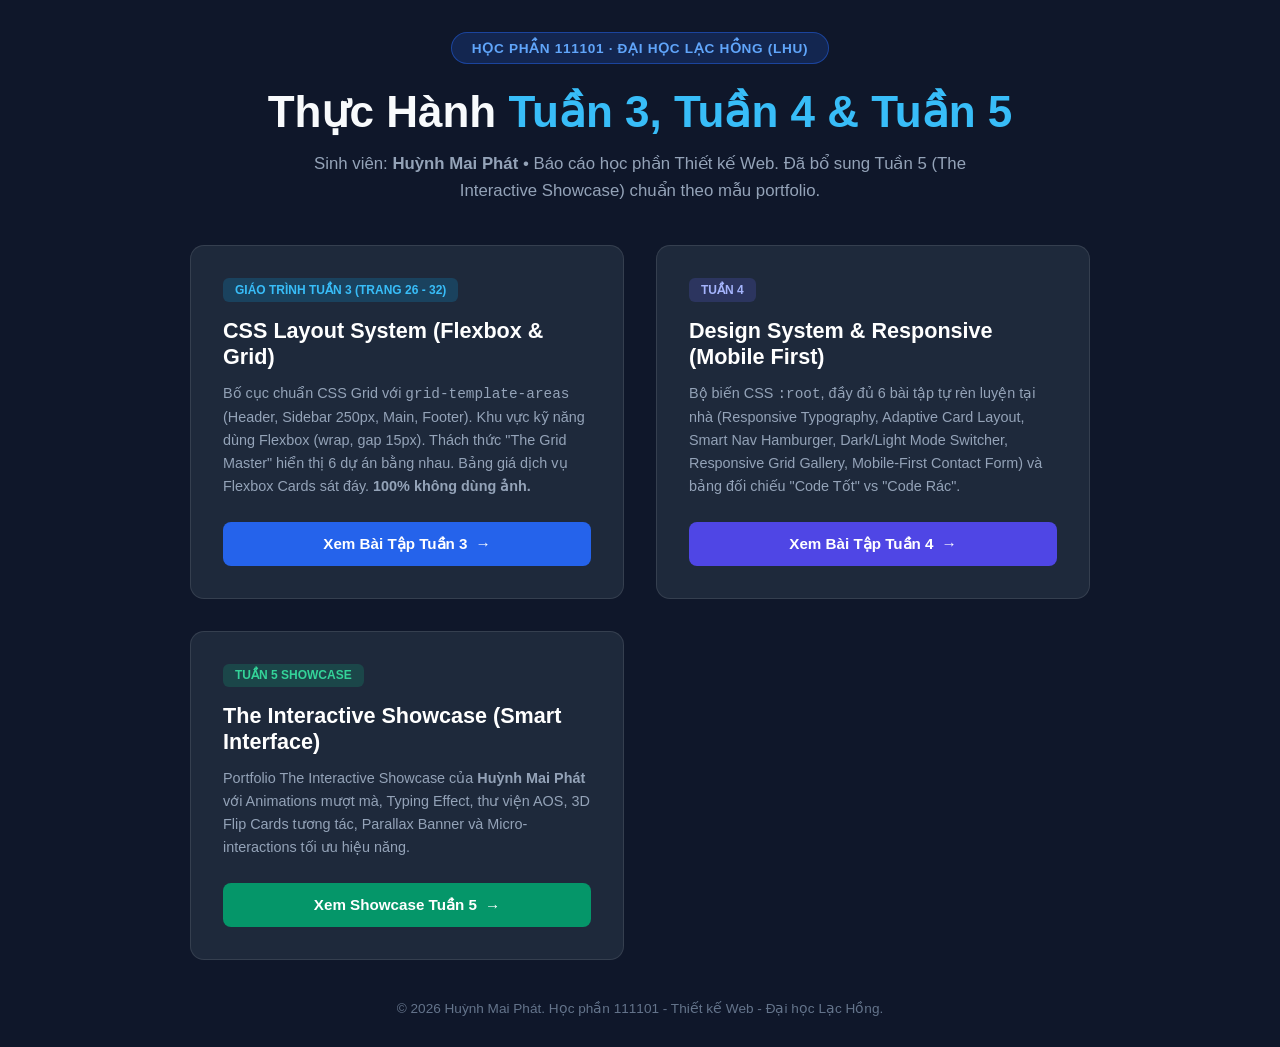
==== index.html @ 8dad3e64 "them bai tap tuan 3 4 5 va trang dan" ====
<!DOCTYPE html>
<html lang="vi">
<head>
  <meta charset="UTF-8">
  <meta name="viewport" content="width=device-width, initial-scale=1.0">
  <title>Huỳnh Mai Phát | Báo Cáo Thực Hành Tuần 3 & Tuần 4 - ĐH Lạc Hồng</title>
  
  <style>
    *, *::before, *::after {
      box-sizing: border-box;
      margin: 0;
      padding: 0;
    }
    body {
      font-family: 'Segoe UI', Tahoma, Geneva, Verdana, sans-serif;
      background: #0f172a;
      color: #f8fafc;
      min-height: 100vh;
      display: flex;
      flex-direction: column;
      justify-content: center;
      align-items: center;
      padding: 2rem 1.5rem;
    }
    .portal-box {
      max-width: 900px;
      width: 100%;
      text-align: center;
    }
    .badge-user {
      display: inline-block;
      padding: 0.45rem 1.25rem;
      border-radius: 9999px;
      background: rgba(37, 99, 235, 0.2);
      border: 1px solid rgba(37, 99, 235, 0.5);
      color: #60a5fa;
      font-weight: 700;
      font-size: 0.85rem;
      margin-bottom: 1.25rem;
      letter-spacing: 0.05em;
    }
    h1 {
      font-size: clamp(2rem, 3.5vw, 2.75rem);
      font-weight: 800;
      margin-bottom: 0.75rem;
      line-height: 1.25;
    }
    h1 span {
      color: #38bdf8;
    }
    p.subtitle {
      font-size: 1.05rem;
      color: #94a3b8;
      max-width: 680px;
      margin: 0 auto 2.5rem auto;
      line-height: 1.6;
    }
    .portal-grid {
      display: grid;
      grid-template-columns: repeat(auto-fit, minmax(320px, 1fr));
      gap: 2rem;
      margin-bottom: 2.5rem;
    }
    .portal-card {
      background: #1e293b;
      border: 1px solid rgba(255, 255, 255, 0.1);
      border-radius: 14px;
      padding: 2rem;
      text-align: left;
      display: flex;
      flex-direction: column;
      transition: transform 0.2s ease, border-color 0.2s ease, box-shadow 0.2s ease;
    }
    .portal-card:hover {
      transform: translateY(-4px);
      border-color: #3b82f6;
      box-shadow: 0 10px 25px rgba(0, 0, 0, 0.4);
    }
    .card-tag {
      font-size: 0.75rem;
      font-weight: 700;
      text-transform: uppercase;
      padding: 0.3rem 0.75rem;
      border-radius: 6px;
      width: fit-content;
      margin-bottom: 1rem;
    }
    .card-tag-t3 {
      background: rgba(14, 165, 233, 0.2);
      color: #38bdf8;
    }
    .card-tag-t4 {
      background: rgba(99, 102, 241, 0.2);
      color: #a5b4fc;
    }
    .card-title {
      font-size: 1.35rem;
      font-weight: 700;
      color: #ffffff;
      margin-bottom: 0.75rem;
    }
    .card-desc {
      font-size: 0.9rem;
      color: #94a3b8;
      line-height: 1.6;
      margin-bottom: 1.5rem;
      flex-grow: 1;
    }
    .btn-launch {
      display: inline-flex;
      align-items: center;
      justify-content: center;
      gap: 0.5rem;
      background: #2563eb;
      color: #ffffff;
      font-weight: 700;
      font-size: 0.95rem;
      padding: 0.8rem 1.4rem;
      border-radius: 8px;
      text-decoration: none;
      transition: background 0.2s ease;
    }
    .btn-launch:hover {
      background: #1d4ed8;
    }
    footer {
      font-size: 0.85rem;
      color: #64748b;
    }
  </style>
</head>
<body>

  <div class="portal-box">
    <div class="badge-user">HỌC PHẦN 111101 · ĐẠI HỌC LẠC HỒNG (LHU)</div>
    <h1>Thực Hành <span>Tuần 3, Tuần 4 & Tuần 5</span></h1>
    <p class="subtitle">
      Sinh viên: <strong>Huỳnh Mai Phát</strong> • Báo cáo học phần Thiết kế Web. Đã bổ sung Tuần 5 (The Interactive Showcase) chuẩn theo mẫu portfolio.
    </p>

    <div class="portal-grid">
      <!-- Cột Tuần 3 -->
      <div class="portal-card">
        <span class="card-tag card-tag-t3">Giáo Trình Tuần 3 (Trang 26 - 32)</span>
        <h2 class="card-title">CSS Layout System (Flexbox & Grid)</h2>
        <p class="card-desc">
          Bố cục chuẩn CSS Grid với <code>grid-template-areas</code> (Header, Sidebar 250px, Main, Footer). Khu vực kỹ năng dùng Flexbox (wrap, gap 15px). Thách thức "The Grid Master" hiển thị 6 dự án bằng nhau. Bảng giá dịch vụ Flexbox Cards sát đáy. <strong>100% không dùng ảnh.</strong>
        </p>
        <a href="tuan-3/index.html" class="btn-launch">
          <span>Xem Bài Tập Tuần 3</span> &rarr;
        </a>
      </div>

      <!-- Cột Tuần 4 -->
      <div class="portal-card">
        <span class="card-tag card-tag-t4">Tuần 4</span>
        <h2 class="card-title">Design System & Responsive (Mobile First)</h2>
        <p class="card-desc">
          Bộ biến CSS <code>:root</code>, đầy đủ 6 bài tập tự rèn luyện tại nhà (Responsive Typography, Adaptive Card Layout, Smart Nav Hamburger, Dark/Light Mode Switcher, Responsive Grid Gallery, Mobile-First Contact Form) và bảng đối chiếu "Code Tốt" vs "Code Rác".
        </p>
        <a href="tuan-4/index.html" class="btn-launch" style="background: #4f46e5;">
          <span>Xem Bài Tập Tuần 4</span> &rarr;
        </a>
      </div>

      <!-- Cột Tuần 5 -->
      <div class="portal-card">
        <span class="card-tag" style="background: rgba(16, 185, 129, 0.2); color: #34d399;">Tuần 5 Showcase</span>
        <h2 class="card-title">The Interactive Showcase (Smart Interface)</h2>
        <p class="card-desc">
          Portfolio The Interactive Showcase của <strong>Huỳnh Mai Phát</strong> với Animations mượt mà, Typing Effect, thư viện AOS, 3D Flip Cards tương tác, Parallax Banner và Micro-interactions tối ưu hiệu năng.
        </p>
        <a href="tuan-5/index.html" class="btn-launch" style="background: #059669;">
          <span>Xem Showcase Tuần 5</span> &rarr;
        </a>
      </div>
    </div>

    <footer>
      &copy; 2026 Huỳnh Mai Phát. Học phần 111101 - Thiết kế Web - Đại học Lạc Hồng.
    </footer>
  </div>

</body>
</html>
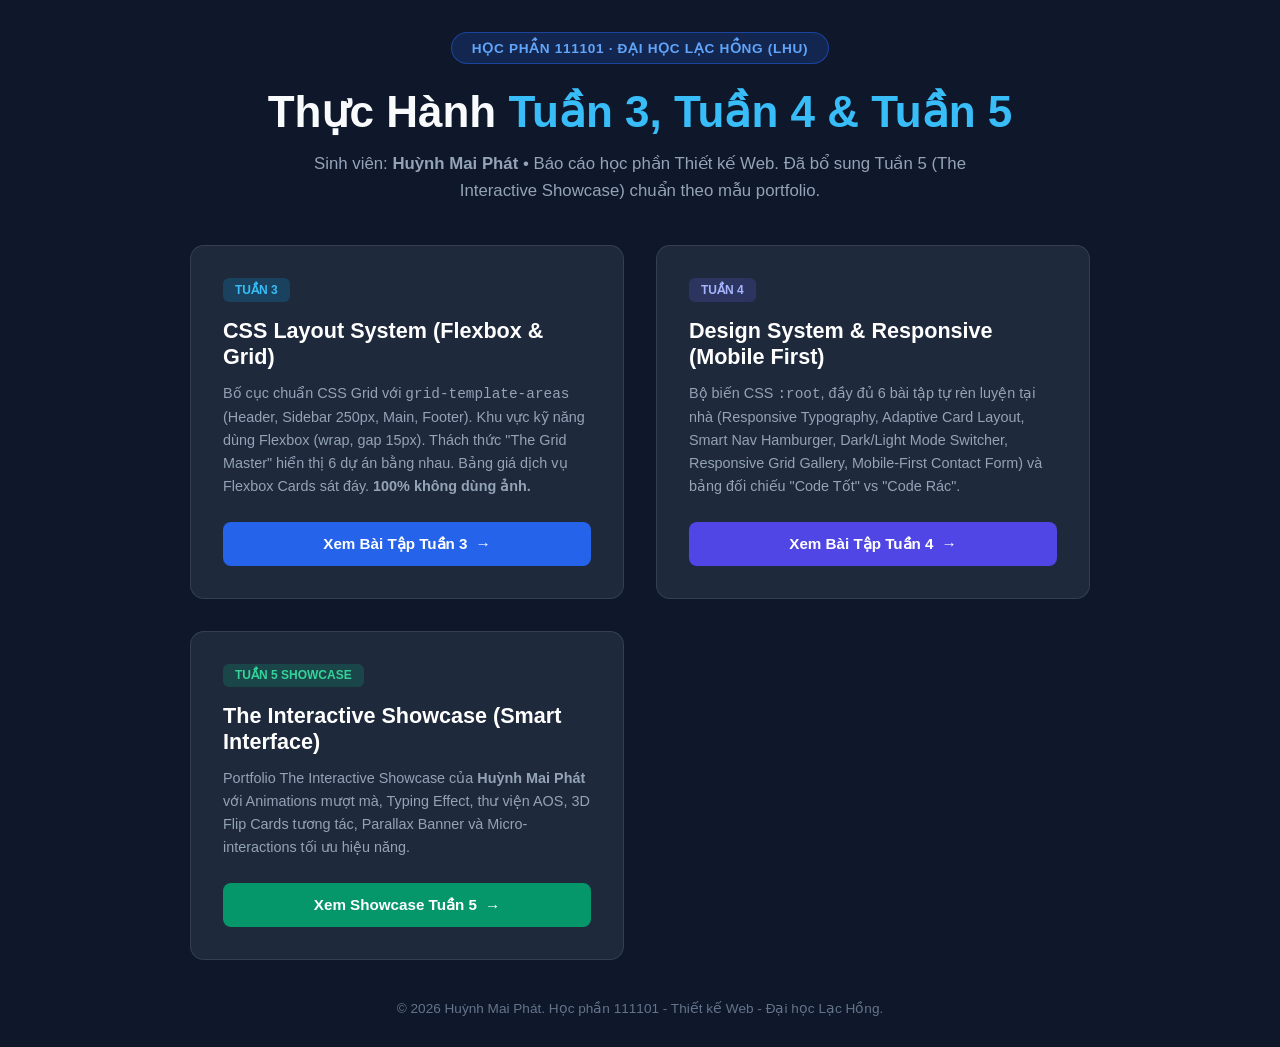
==== commit 64ab59e2: "sua trang dan" ====
--- a/index.html
+++ b/index.html
@@ -141,7 +141,7 @@
     <div class="portal-grid">
       <!-- Cột Tuần 3 -->
       <div class="portal-card">
-        <span class="card-tag card-tag-t3">Giáo Trình Tuần 3 (Trang 26 - 32)</span>
+        <span class="card-tag card-tag-t3">Tuần 3</span>
         <h2 class="card-title">CSS Layout System (Flexbox & Grid)</h2>
         <p class="card-desc">
           Bố cục chuẩn CSS Grid với <code>grid-template-areas</code> (Header, Sidebar 250px, Main, Footer). Khu vực kỹ năng dùng Flexbox (wrap, gap 15px). Thách thức "The Grid Master" hiển thị 6 dự án bằng nhau. Bảng giá dịch vụ Flexbox Cards sát đáy. <strong>100% không dùng ảnh.</strong>
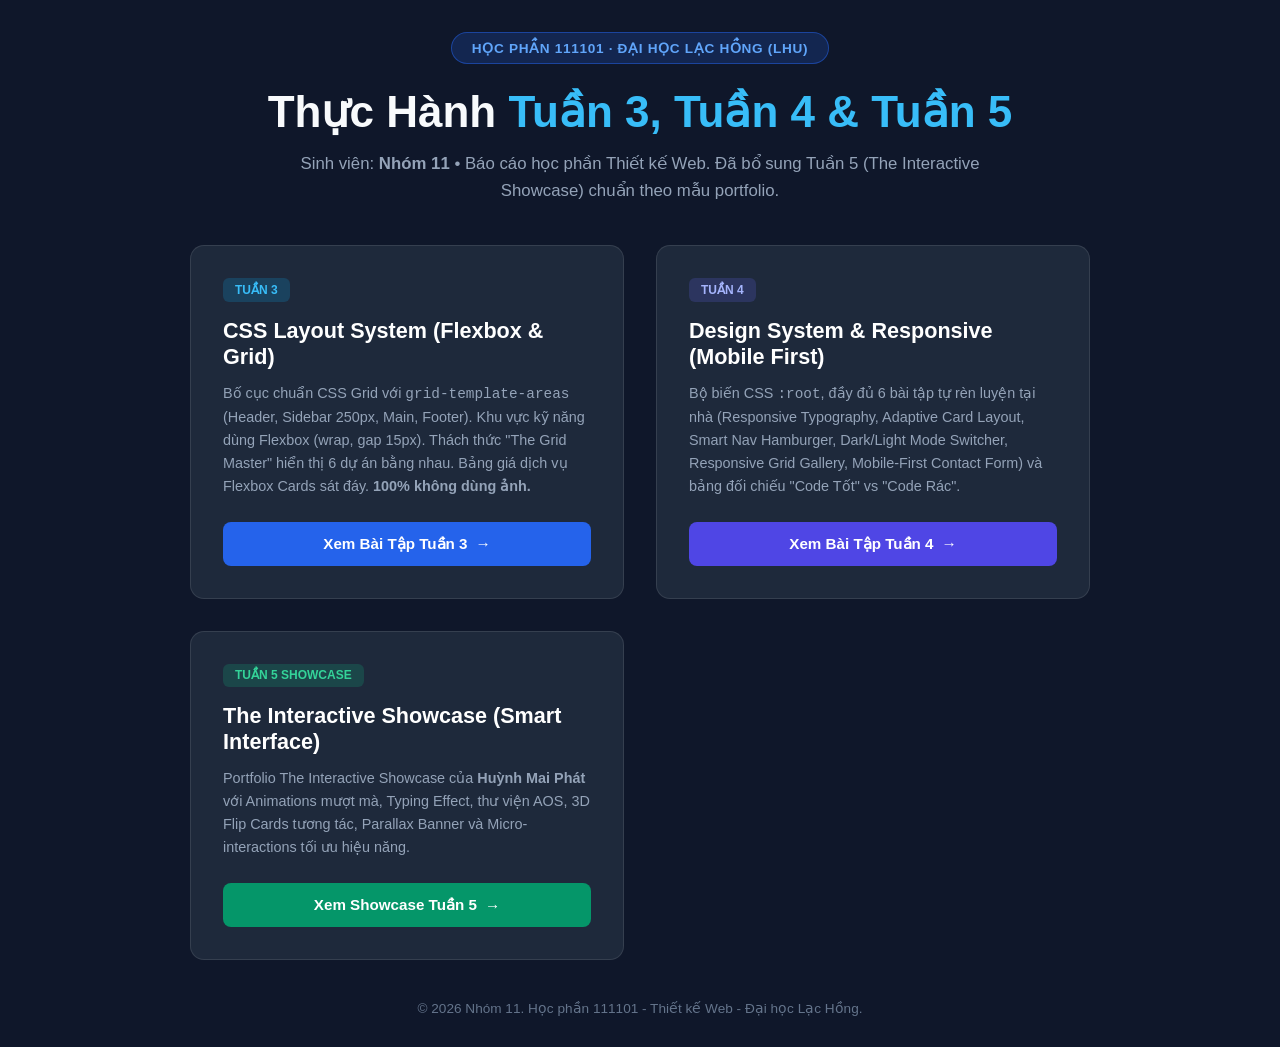
==== commit 9bda96c4: "Update index.html" ====
--- a/index.html
+++ b/index.html
@@ -3,7 +3,7 @@
 <head>
   <meta charset="UTF-8">
   <meta name="viewport" content="width=device-width, initial-scale=1.0">
-  <title>Huỳnh Mai Phát | Báo Cáo Thực Hành Tuần 3 & Tuần 4 - ĐH Lạc Hồng</title>
+  <title>Nhóm 11 | Báo Cáo Thực Hành Tuần 3 & Tuần 4 - ĐH Lạc Hồng</title>
   
   <style>
     *, *::before, *::after {
@@ -135,7 +135,7 @@
     <div class="badge-user">HỌC PHẦN 111101 · ĐẠI HỌC LẠC HỒNG (LHU)</div>
     <h1>Thực Hành <span>Tuần 3, Tuần 4 & Tuần 5</span></h1>
     <p class="subtitle">
-      Sinh viên: <strong>Huỳnh Mai Phát</strong> • Báo cáo học phần Thiết kế Web. Đã bổ sung Tuần 5 (The Interactive Showcase) chuẩn theo mẫu portfolio.
+      Sinh viên: <strong>Nhóm 11</strong> • Báo cáo học phần Thiết kế Web. Đã bổ sung Tuần 5 (The Interactive Showcase) chuẩn theo mẫu portfolio.
     </p>
 
     <div class="portal-grid">
@@ -177,7 +177,7 @@
     </div>
 
     <footer>
-      &copy; 2026 Huỳnh Mai Phát. Học phần 111101 - Thiết kế Web - Đại học Lạc Hồng.
+      &copy; 2026 Nhóm 11. Học phần 111101 - Thiết kế Web - Đại học Lạc Hồng.
     </footer>
   </div>
 
